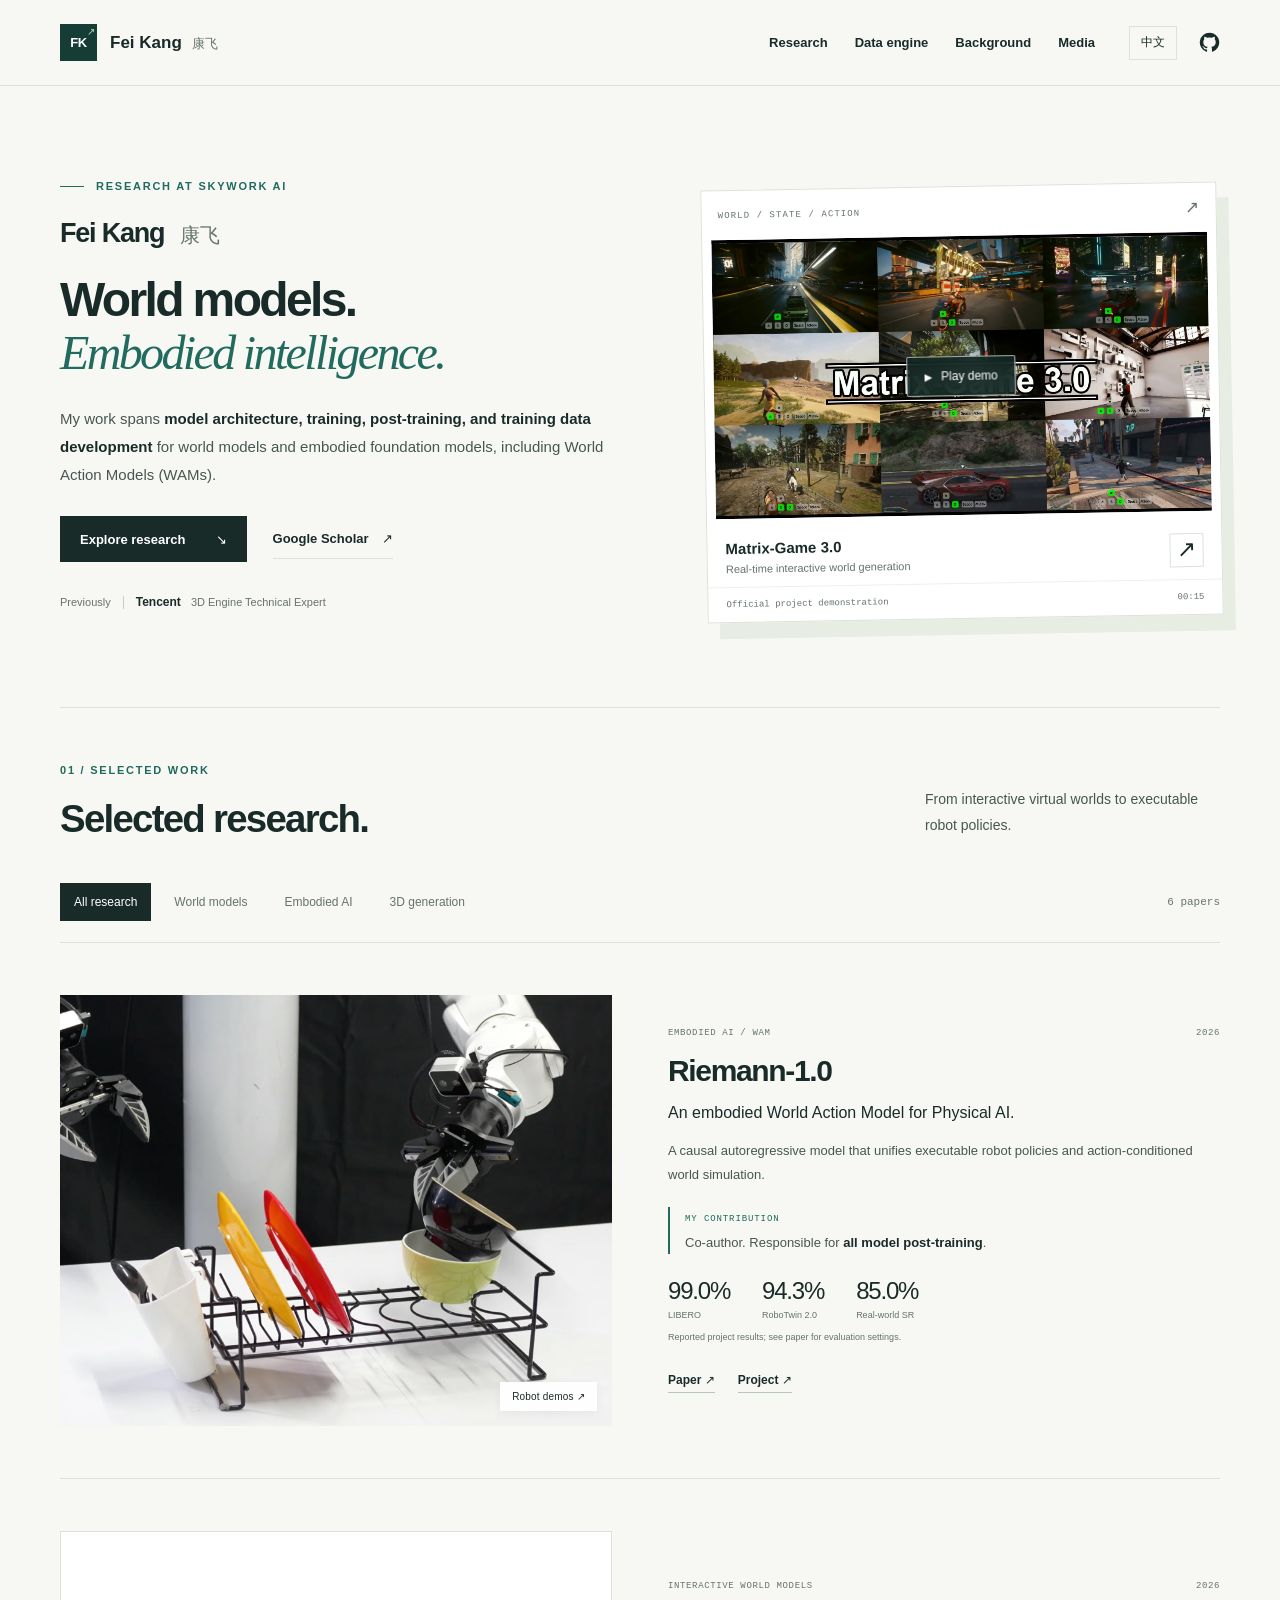
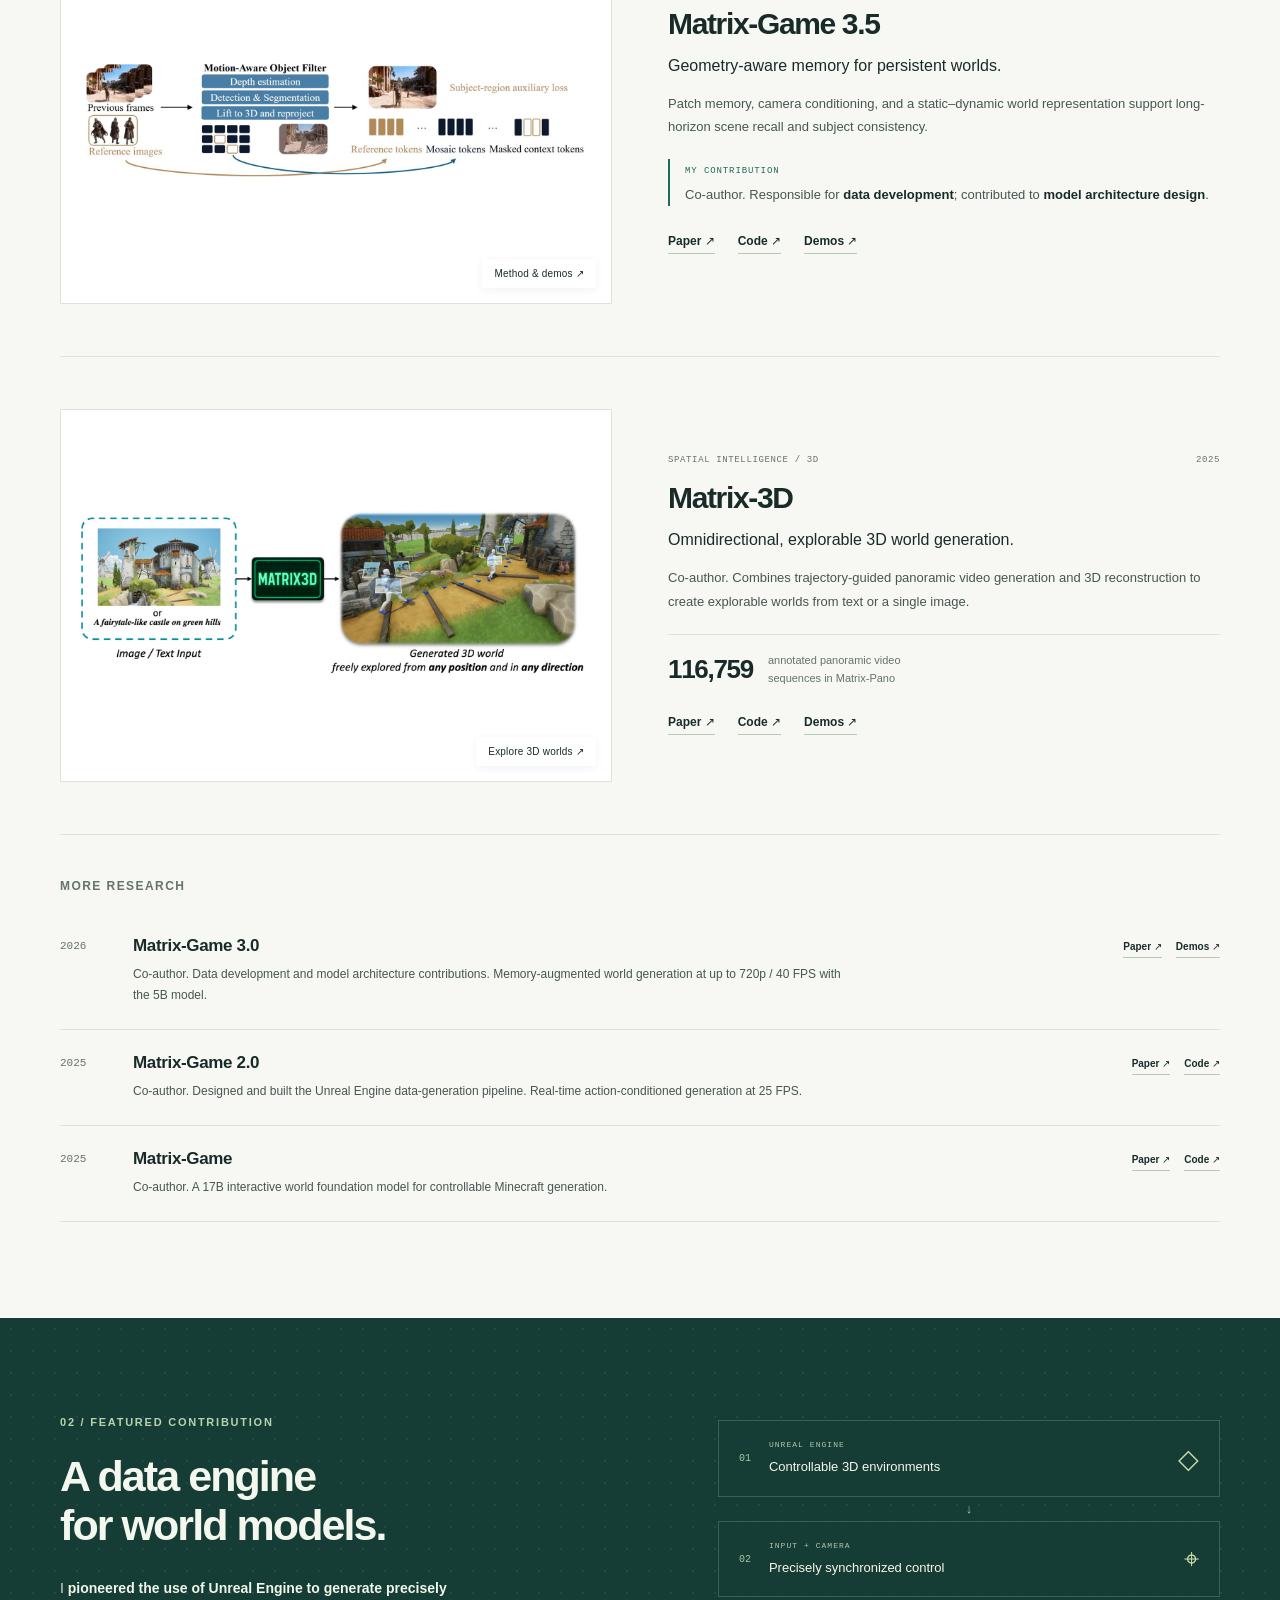
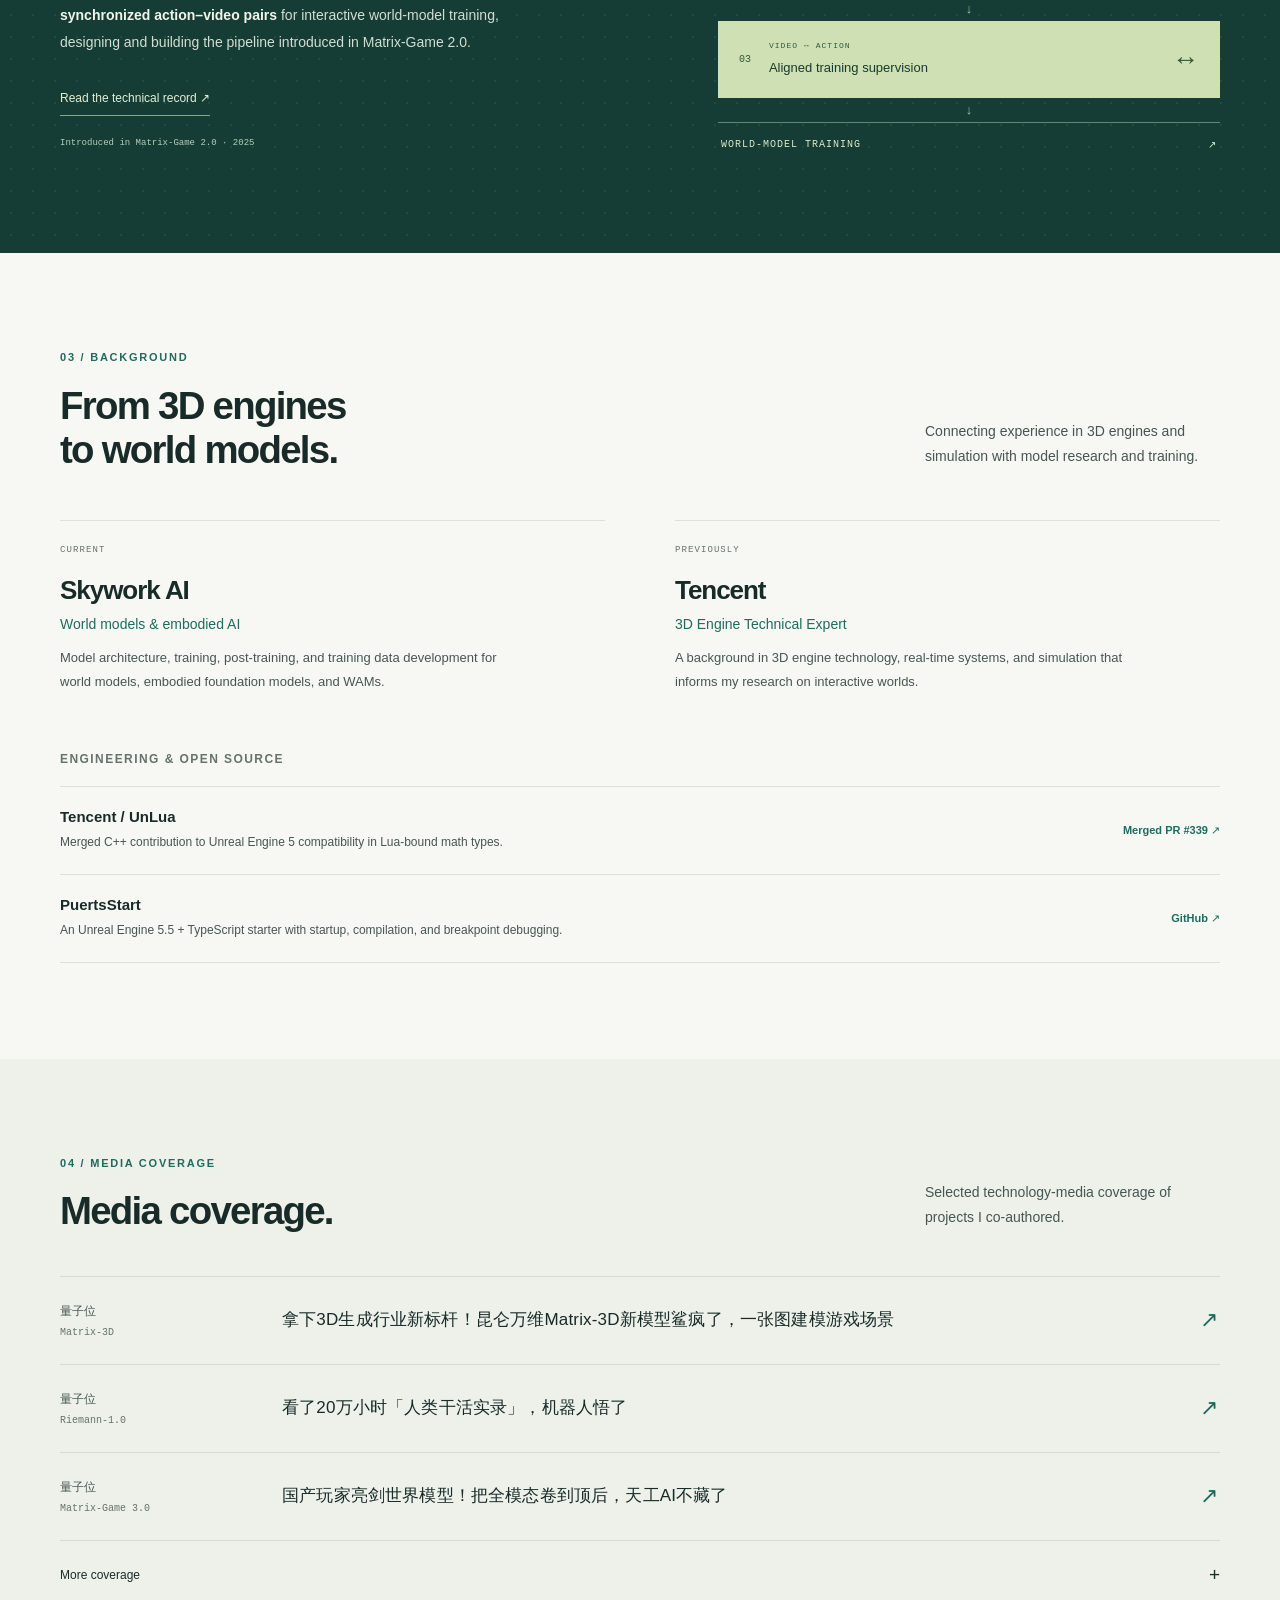
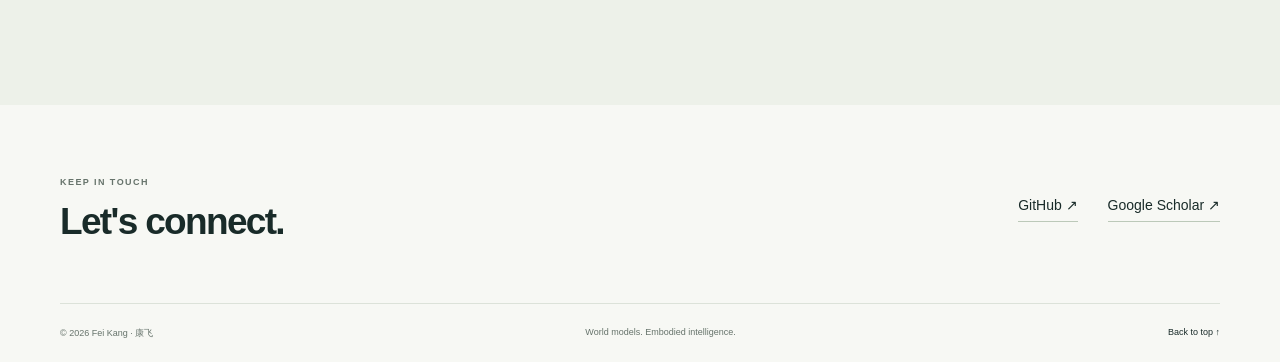
==== index.html @ 8533caa4 "Build bilingual research homepage for Fei Kang" ====
<!doctype html>
<html lang="en">
<head>
  <meta charset="utf-8">
  <meta name="viewport" content="width=device-width, initial-scale=1">
  <meta name="theme-color" content="#f7f8f4">
  <title>Fei Kang · 康飞 | World Models & Embodied AI</title>
  <meta name="description" content="Fei Kang at Skywork AI. Research on world models, embodied foundation models, model architecture, training, post-training, and training data. Previously a 3D Engine Technical Expert at Tencent.">
  <link rel="canonical" href="https://kf953741.github.io/">
  <link rel="icon" type="image/svg+xml" href="assets/favicon.svg">
  <meta property="og:type" content="website">
  <meta property="og:url" content="https://kf953741.github.io/">
  <meta property="og:title" content="Fei Kang · 康飞 | World Models & Embodied AI">
  <meta property="og:description" content="Model architecture, training, and post-training. World models, embodied intelligence, and the data that connects them.">
  <meta property="og:image" content="https://kf953741.github.io/assets/world-model-poster.jpg">
  <meta name="twitter:card" content="summary_large_image">
  <link rel="stylesheet" href="styles.css">
  <script src="script.js" defer></script>
  <script type="application/ld+json">{"@context":"https://schema.org","@type":"Person","name":"Fei Kang","alternateName":"康飞","url":"https://kf953741.github.io/","worksFor":{"@type":"Organization","name":"Skywork AI"},"sameAs":["https://github.com/kf953741","https://scholar.google.com/citations?user=jJwVbnAAAAAJ&hl=en"],"knowsAbout":["World models","Embodied artificial intelligence","World Action Models","Model training","Model post-training","3D engines"]}</script>
</head>
<body>
  <a class="skip-link" href="#main" data-i18n="skip">Skip to content</a>
  <header class="site-header">
    <div class="container header-inner">
      <a class="brand" href="#home" aria-label="Fei Kang, home"><span class="monogram" aria-hidden="true">FK<span>↗</span></span><span>Fei Kang <span class="brand-cn" lang="zh-CN">康飞</span></span></a>
      <nav id="navigation" class="navigation" aria-label="Main navigation">
        <a href="#research" data-i18n="navResearch">Research</a><a href="#data-engine" data-i18n="navEngine">Data engine</a><a href="#background" data-i18n="navBackground">Background</a><a href="#media" data-i18n="navMedia">Media</a>
      </nav>
      <div class="header-actions">
        <button id="language-toggle" class="language-toggle" type="button" aria-label="Switch to Chinese">中文</button>
        <a class="github-link" href="https://github.com/kf953741" target="_blank" rel="noopener noreferrer" aria-label="GitHub (opens in a new tab)"><svg viewBox="0 0 24 24" aria-hidden="true"><path fill="currentColor" d="M12 .9a11.1 11.1 0 0 0-3.51 21.63c.56.1.76-.24.76-.54v-2.07c-3.1.68-3.75-1.32-3.75-1.32-.51-1.28-1.24-1.62-1.24-1.62-1.01-.69.08-.68.08-.68 1.12.08 1.71 1.15 1.71 1.15 1 .1.99 1.87 3.23.93.1-.73.4-1.23.71-1.51-2.47-.28-5.06-1.24-5.06-5.5 0-1.22.44-2.22 1.15-3-.12-.28-.5-1.41.11-2.94 0 0 .93-.3 3.05 1.14a10.6 10.6 0 0 1 5.55 0c2.12-1.44 3.05-1.14 3.05-1.14.61 1.53.23 2.66.11 2.94.72.78 1.15 1.78 1.15 3.01 0 4.26-2.6 5.21-5.08 5.49.4.34.76 1.02.76 2.06v3.06c0 .3.2.65.77.54A11.1 11.1 0 0 0 12 .9Z"/></svg></a>
        <button id="menu-toggle" class="menu-toggle" type="button" aria-expanded="false" aria-controls="navigation" aria-label="Open navigation"><span></span><span></span></button>
      </div>
    </div>
  </header>
  <main id="main">
    <section id="home" class="hero container">
      <div class="hero-copy">
        <p class="eyebrow"><span class="eyebrow-line"></span><span data-i18n="heroEyebrow">RESEARCH AT SKYWORK AI</span></p>
        <h1>Fei Kang <span lang="zh-CN">康飞</span></h1>
        <p class="hero-heading"><span data-i18n="heroLine1">World models.</span><br><span class="serif-accent" data-i18n="heroLine2">Embodied intelligence.</span></p>
        <p class="hero-description" data-i18n="heroDescription">My work spans <strong>model architecture, training, post-training, and training data development</strong> for world models and embodied foundation models, including World Action Models (WAMs).</p>
        <div class="hero-links"><a class="button button-dark" href="#research"><span data-i18n="explore">Explore research</span><span aria-hidden="true">↘</span></a><a class="text-link" href="https://scholar.google.com/citations?user=jJwVbnAAAAAJ&hl=en" target="_blank" rel="noopener noreferrer">Google Scholar <span aria-hidden="true">↗</span></a></div>
        <p class="hero-history"><span data-i18n="previously">Previously</span><span class="history-divider"></span><strong>Tencent</strong><span data-i18n="tencentRole">3D Engine Technical Expert</span></p>
      </div>
      <figure class="hero-visual">
        <div class="visual-topline"><span>WORLD / STATE / ACTION</span><span aria-hidden="true">↗</span></div>
        <div class="video-shell"><video id="world-demo" controls playsinline preload="none" poster="assets/world-model-poster.jpg" aria-label="Matrix-Game 3.0 official interactive world-generation demonstration"><source src="assets/world-model-teaser.mp4" type="video/mp4"><a href="https://matrix-game-v3.github.io/">View the Matrix-Game 3.0 demo</a></video><button id="play-demo" class="play-demo" type="button" hidden aria-label="Play Matrix-Game 3.0 demonstration"><span aria-hidden="true">▶</span><span data-i18n="playDemo">Play demo</span></button></div>
        <figcaption><div><strong>Matrix-Game 3.0</strong><span data-i18n="heroCaption">Real-time interactive world generation</span></div><a href="https://matrix-game-v3.github.io/" target="_blank" rel="noopener noreferrer" aria-label="Matrix-Game 3.0 project page">↗</a></figcaption><div class="visual-footnote"><span data-i18n="officialDemo">Official project demonstration</span><span>00:15</span></div>
      </figure>
    </section>

    <section id="research" class="research-section section container">
      <div class="section-heading"><div><p class="eyebrow" data-i18n="researchEyebrow">01 / SELECTED WORK</p><h2 data-i18n="researchTitle">Selected research.</h2></div><p class="section-intro" data-i18n="researchIntro">From interactive virtual worlds to executable robot policies.</p></div>
      <div class="research-toolbar"><div class="filters" role="group" aria-label="Filter research"><button class="filter active" type="button" data-filter="all" aria-pressed="true" data-i18n="filterAll">All research</button><button class="filter" type="button" data-filter="world" aria-pressed="false" data-i18n="filterWorld">World models</button><button class="filter" type="button" data-filter="embodied" aria-pressed="false" data-i18n="filterEmbodied">Embodied AI</button><button class="filter" type="button" data-filter="3d" aria-pressed="false" data-i18n="filter3d">3D generation</button></div><span id="research-count" class="research-count" aria-live="polite">6 papers</span></div>
      <div class="featured-projects">
        <article class="project" data-category="embodied">
          <a class="project-image" href="https://riemann-dynamics.github.io/Riemann-1.0-Website/#real-world" target="_blank" rel="noopener noreferrer"><img src="assets/riemann.jpg" alt="A Riemann-1.0 controlled dual-arm robot performing kitchen manipulation" width="1280" height="718" loading="lazy"><span class="image-link"><span data-i18n="robotDemos">Robot demos</span> ↗</span></a>
          <div class="project-content"><p class="project-meta"><span data-i18n="embodiedWam">EMBODIED AI / WAM</span><span>2026</span></p><h3><a href="https://riemann-dynamics.github.io/Riemann-1.0-Website/" target="_blank" rel="noopener noreferrer">Riemann-1.0</a></h3><p class="project-subtitle" data-i18n="riemannSubtitle">An embodied World Action Model for Physical AI.</p><p class="project-description" data-i18n="riemannDescription">A causal autoregressive model that unifies executable robot policies and action-conditioned world simulation.</p><div class="contribution"><span data-i18n="myContribution">MY CONTRIBUTION</span><p data-i18n="riemannRole">Co-author. Responsible for <strong>all model post-training</strong>.</p></div><div class="project-results"><span><strong>99.0%</strong><small>LIBERO</small></span><span><strong>94.3%</strong><small>RoboTwin 2.0</small></span><span><strong>85.0%</strong><small data-i18n="realWorldSr">Real-world SR</small></span></div><p class="results-note" data-i18n="reportedResults">Reported project results; see paper for evaluation settings.</p><div class="project-links"><a href="https://arxiv.org/abs/2608.27033" target="_blank" rel="noopener noreferrer"><span data-i18n="paper">Paper</span> ↗</a><a href="https://riemann-dynamics.github.io/Riemann-1.0-Website/" target="_blank" rel="noopener noreferrer"><span data-i18n="project">Project</span> ↗</a></div></div>
        </article>
        <article class="project" data-category="world">
          <a class="project-image project-diagram" href="https://matrix-game-v3-5.github.io/" target="_blank" rel="noopener noreferrer"><img src="assets/matrix35-memory.jpg" alt="Matrix-Game 3.5 static-dynamic decoupled memory system, from the official project" width="1440" height="338" loading="lazy"><span class="image-link"><span data-i18n="methodAndDemos">Method & demos</span> ↗</span></a>
          <div class="project-content"><p class="project-meta"><span data-i18n="interactiveWorlds">INTERACTIVE WORLD MODELS</span><span>2026</span></p><h3><a href="https://matrix-game-v3-5.github.io/" target="_blank" rel="noopener noreferrer">Matrix-Game 3.5</a></h3><p class="project-subtitle" data-i18n="mg35Subtitle">Geometry-aware memory for persistent worlds.</p><p class="project-description" data-i18n="mg35Description">Patch memory, camera conditioning, and a static–dynamic world representation support long-horizon scene recall and subject consistency.</p><div class="contribution"><span data-i18n="myContribution">MY CONTRIBUTION</span><p data-i18n="matrixRole">Co-author. Responsible for <strong>data development</strong>; contributed to <strong>model architecture design</strong>.</p></div><div class="project-links"><a href="https://arxiv.org/abs/2608.29910" target="_blank" rel="noopener noreferrer"><span data-i18n="paper">Paper</span> ↗</a><a href="https://github.com/Riemann-Dynamics/Matrix-Game-3.5" target="_blank" rel="noopener noreferrer">Code ↗</a><a href="https://matrix-game-v3-5.github.io/" target="_blank" rel="noopener noreferrer"><span data-i18n="demos">Demos</span> ↗</a></div></div>
        </article>
        <article class="project" data-category="3d">
          <a class="project-image project-diagram" href="https://matrix-3d.github.io/" target="_blank" rel="noopener noreferrer"><img src="assets/matrix-3d.jpg" alt="Matrix-3D converts image or text input into an omnidirectional explorable 3D world" width="1440" height="482" loading="lazy"><span class="image-link"><span data-i18n="explore3d">Explore 3D worlds</span> ↗</span></a>
          <div class="project-content"><p class="project-meta"><span data-i18n="spatialIntelligence">SPATIAL INTELLIGENCE / 3D</span><span>2025</span></p><h3><a href="https://matrix-3d.github.io/" target="_blank" rel="noopener noreferrer">Matrix-3D</a></h3><p class="project-subtitle" data-i18n="matrix3dSubtitle">Omnidirectional, explorable 3D world generation.</p><p class="project-description" data-i18n="matrix3dDescription">Co-author. Combines trajectory-guided panoramic video generation and 3D reconstruction to create explorable worlds from text or a single image.</p><p class="dataset-note"><strong>116,759</strong><span data-i18n="datasetNote">annotated panoramic video sequences in Matrix-Pano</span></p><div class="project-links"><a href="https://arxiv.org/abs/2508.08086" target="_blank" rel="noopener noreferrer"><span data-i18n="paper">Paper</span> ↗</a><a href="https://github.com/SkyworkAI/Matrix-3D" target="_blank" rel="noopener noreferrer">Code ↗</a><a href="https://matrix-3d.github.io/" target="_blank" rel="noopener noreferrer"><span data-i18n="demos">Demos</span> ↗</a></div></div>
        </article>
      </div>
      <div id="more-research" class="more-research"><h3 class="small-heading" data-i18n="moreResearch">More research</h3>
        <article class="paper-row" data-category="world"><div class="paper-year">2026</div><div><h4>Matrix-Game 3.0</h4><p data-i18n="mg3Compact">Co-author. Data development and model architecture contributions. Memory-augmented world generation at up to 720p / 40 FPS with the 5B model.</p></div><div class="paper-links"><a href="https://arxiv.org/abs/2604.08995" target="_blank" rel="noopener noreferrer"><span data-i18n="paper">Paper</span> ↗</a><a href="https://matrix-game-v3.github.io/" target="_blank" rel="noopener noreferrer"><span data-i18n="demos">Demos</span> ↗</a></div></article>
        <article class="paper-row" data-category="world"><div class="paper-year">2025</div><div><h4>Matrix-Game 2.0</h4><p data-i18n="mg2Compact">Co-author. Designed and built the Unreal Engine data-generation pipeline. Real-time action-conditioned generation at 25 FPS.</p></div><div class="paper-links"><a href="https://arxiv.org/abs/2508.13009" target="_blank" rel="noopener noreferrer"><span data-i18n="paper">Paper</span> ↗</a><a href="https://github.com/SkyworkAI/Matrix-Game/tree/main/Matrix-Game-2" target="_blank" rel="noopener noreferrer">Code ↗</a></div></article>
        <article class="paper-row" data-category="world"><div class="paper-year">2025</div><div><h4>Matrix-Game</h4><p data-i18n="mg1Compact">Co-author. A 17B interactive world foundation model for controllable Minecraft generation.</p></div><div class="paper-links"><a href="https://arxiv.org/abs/2506.18701" target="_blank" rel="noopener noreferrer"><span data-i18n="paper">Paper</span> ↗</a><a href="https://github.com/SkyworkAI/Matrix-Game/tree/main/Matrix-Game-1" target="_blank" rel="noopener noreferrer">Code ↗</a></div></article>
      </div>
    </section>

    <section id="data-engine" class="engine-section section">
      <div class="container engine-grid"><div><p class="eyebrow" data-i18n="engineEyebrow">02 / FEATURED CONTRIBUTION</p><h2 data-i18n="engineTitle">A data engine<br>for world models.</h2><p class="engine-description" data-i18n="engineDescription">I <strong>pioneered the use of Unreal Engine to generate precisely synchronized action–video pairs</strong> for interactive world-model training, designing and building the pipeline introduced in Matrix-Game 2.0.</p><a class="engine-paper" href="https://arxiv.org/html/2508.13009#S3.SS1" target="_blank" rel="noopener noreferrer"><span data-i18n="readTechnicalRecord">Read the technical record</span> ↗</a><p class="engine-date" data-i18n="engineDate">Introduced in Matrix-Game 2.0 · 2025</p></div>
        <div class="pipeline" role="img" aria-label="Data pipeline: 3D environments, synchronized control, aligned action-video pairs, then world-model training"><div class="pipeline-row"><span class="step-number">01</span><div><span class="step-kicker">UNREAL ENGINE</span><strong data-i18n="step1">Controllable 3D environments</strong></div><span class="step-symbol" aria-hidden="true">◇</span></div><div class="pipeline-connector" aria-hidden="true">↓</div><div class="pipeline-row"><span class="step-number">02</span><div><span class="step-kicker">INPUT + CAMERA</span><strong data-i18n="step2">Precisely synchronized control</strong></div><span class="step-symbol" aria-hidden="true">⌖</span></div><div class="pipeline-connector" aria-hidden="true">↓</div><div class="pipeline-row highlighted"><span class="step-number">03</span><div><span class="step-kicker">VIDEO ↔ ACTION</span><strong data-i18n="step3">Aligned training supervision</strong></div><span class="step-symbol" aria-hidden="true">↔</span></div><div class="pipeline-connector" aria-hidden="true">↓</div><div class="pipeline-output"><span data-i18n="step4">WORLD-MODEL TRAINING</span><span aria-hidden="true">↗</span></div></div>
      </div>
    </section>

    <section id="background" class="section container background-section"><div class="section-heading"><div><p class="eyebrow" data-i18n="backgroundEyebrow">03 / BACKGROUND</p><h2 data-i18n="backgroundTitle">From 3D engines<br>to world models.</h2></div><p class="section-intro" data-i18n="backgroundIntro">Connecting experience in 3D engines and simulation with model research and training.</p></div><div class="experience-grid"><article class="experience"><p class="experience-time" data-i18n="current">CURRENT</p><h3>Skywork AI</h3><p class="experience-title" data-i18n="currentFocus">World models & embodied AI</p><p data-i18n="currentDescription">Model architecture, training, post-training, and training data development for world models, embodied foundation models, and WAMs.</p></article><article class="experience"><p class="experience-time" data-i18n="previous">PREVIOUSLY</p><h3>Tencent</h3><p class="experience-title" data-i18n="tencentRole">3D Engine Technical Expert</p><p data-i18n="previousDescription">A background in 3D engine technology, real-time systems, and simulation that informs my research on interactive worlds.</p></article></div><div class="open-source"><h3 class="small-heading" data-i18n="openSource">Engineering & open source</h3><a class="engineering-row" href="https://github.com/Tencent/UnLua/pull/339" target="_blank" rel="noopener noreferrer"><span><strong>Tencent / UnLua</strong><span data-i18n="unluaDescription">Merged C++ contribution to Unreal Engine 5 compatibility in Lua-bound math types.</span></span><span class="row-end"><span data-i18n="mergedPr">Merged PR #339</span> ↗</span></a><a class="engineering-row" href="https://github.com/kf953741/PuertsStart" target="_blank" rel="noopener noreferrer"><span><strong>PuertsStart</strong><span data-i18n="puertsDescription">An Unreal Engine 5.5 + TypeScript starter with startup, compilation, and breakpoint debugging.</span></span><span class="row-end">GitHub ↗</span></a></div></section>

    <section id="media" class="section media-section"><div class="container"><div class="section-heading"><div><p class="eyebrow" data-i18n="mediaEyebrow">04 / MEDIA COVERAGE</p><h2 data-i18n="mediaTitle">Media coverage.</h2></div><p class="section-intro" data-i18n="mediaIntro">Selected technology-media coverage of projects I co-authored.</p></div><div class="press-list">
      <a class="press-item" href="https://www.qbitai.com/2025/08/321401.html" target="_blank" rel="noopener noreferrer"><span class="press-meta">量子位 <span>Matrix-3D</span></span><span class="press-title" lang="zh-CN">拿下3D生成行业新标杆！昆仑万维Matrix-3D新模型鲨疯了，一张图建模游戏场景</span><span class="press-arrow" aria-hidden="true">↗</span></a>
      <a class="press-item" href="https://www.qbitai.com/2026/07/454592.html" target="_blank" rel="noopener noreferrer"><span class="press-meta">量子位 <span>Riemann-1.0</span></span><span class="press-title" lang="zh-CN">看了20万小时「人类干活实录」，机器人悟了</span><span class="press-arrow" aria-hidden="true">↗</span></a>
      <a class="press-item" href="https://www.qbitai.com/2026/03/392835.html" target="_blank" rel="noopener noreferrer"><span class="press-meta">量子位 <span>Matrix-Game 3.0</span></span><span class="press-title" lang="zh-CN">国产玩家亮剑世界模型！把全模态卷到顶后，天工AI不藏了</span><span class="press-arrow" aria-hidden="true">↗</span></a>
      <details class="more-press"><summary><span data-i18n="moreCoverage">More coverage</span><span class="details-symbol" aria-hidden="true">+</span></summary><a class="press-item" href="https://finance.sina.com.cn/tech/it/2026-07-20/doc-iniimuyc2999043.shtml" target="_blank" rel="noopener noreferrer"><span class="press-meta">新浪科技 <span>Riemann-1.0</span></span><span class="press-title" lang="zh-CN">机器人进入世界模型时代，Riemann-1.0如何破解泛化难题？</span><span class="press-arrow" aria-hidden="true">↗</span></a><a class="press-item" href="https://www.ithome.com/0/874/688.htm" target="_blank" rel="noopener noreferrer"><span class="press-meta">IT之家 <span>Matrix-Game 2.0</span></span><span class="press-title" lang="zh-CN">AI 生成游戏，Matrix-Game 2.0、Matrix-3D 发布并开源</span><span class="press-arrow" aria-hidden="true">↗</span></a><a class="press-item" href="https://www.qbitai.com/2025/08/322418.html" target="_blank" rel="noopener noreferrer"><span class="press-meta">量子位 <span>Matrix-Game 2.0</span></span><span class="press-title" lang="zh-CN">一周六连发！昆仑万维将多模态AI卷到了新高度</span><span class="press-arrow" aria-hidden="true">↗</span></a></details>
    </div></div></section>
  </main>
  <footer class="site-footer container"><div class="footer-top"><div><p class="eyebrow" data-i18n="connectEyebrow">KEEP IN TOUCH</p><h2 data-i18n="connectTitle">Let's connect.</h2></div><div class="footer-links"><a href="https://github.com/kf953741" target="_blank" rel="noopener noreferrer">GitHub ↗</a><a href="https://scholar.google.com/citations?user=jJwVbnAAAAAJ&hl=en" target="_blank" rel="noopener noreferrer">Google Scholar ↗</a></div></div><div class="footer-bottom"><span>© 2026 Fei Kang · 康飞</span><span data-i18n="footerNote">World models. Embodied intelligence.</span><a href="#home" data-i18n="backTop">Back to top ↑</a></div></footer>
</body>
</html>
---- styles.css ----
@charset "UTF-8";
:root{--paper:#f7f8f4;--white:#fff;--ink:#192b29;--body:#475652;--muted:#66736b;--accent:#216a5e;--line:#dce2d9;--mint:#e8eee5;--dark:#153d36;--max:1160px;font-family:Inter,-apple-system,BlinkMacSystemFont,"Segoe UI","PingFang SC","Microsoft YaHei",sans-serif;color:var(--ink);background:var(--paper);font-synthesis:none;text-rendering:optimizeLegibility;-webkit-font-smoothing:antialiased;scroll-behavior:smooth;scroll-padding-top:108px}
*{box-sizing:border-box}body{margin:0}a{color:inherit;text-decoration:none}button{font:inherit;color:inherit;cursor:pointer}button,a{-webkit-tap-highlight-color:transparent}img,video{display:block;max-width:100%;height:auto}button:focus-visible,a:focus-visible,summary:focus-visible{outline:3px solid #347c70;outline-offset:5px}::selection{background:#d3e7d5;color:#153d36}[hidden]{display:none!important}.container{width:min(var(--max),calc(100% - 96px));margin-inline:auto}.section{padding-block:96px}.eyebrow{font-size:11px;letter-spacing:.16em;font-weight:650;line-height:1.6;margin:0 0 20px;text-transform:uppercase}.eyebrow-line{width:24px;height:1px;background:var(--accent);display:inline-block;vertical-align:middle;margin-right:12px}.skip-link{position:fixed;top:-100px;left:16px;z-index:100;background:var(--ink);color:white;padding:14px}.skip-link:focus{top:12px}.site-header{height:86px;position:sticky;top:0;z-index:20;background:rgba(247,248,244,.95);border-bottom:1px solid var(--line);backdrop-filter:blur(12px)}.header-inner{height:100%;display:flex;align-items:center;gap:34px}.brand{display:flex;align-items:center;gap:13px;font-size:17px;font-weight:650;white-space:nowrap}.brand-cn{font-size:13px;color:var(--muted);font-weight:450;margin-left:5px}.monogram{display:flex;align-items:center;justify-content:center;width:37px;height:37px;background:var(--dark);color:#fff;font-size:13px;letter-spacing:-.04em;position:relative}.monogram>span{font-size:10px;position:absolute;right:3px;top:2px;color:#bbd6ac}.navigation{display:flex;gap:27px;margin-left:auto;font-size:13px;font-weight:550}.navigation>a{position:relative;padding:14px 0}.navigation>a:hover,.navigation>a[aria-current]{color:var(--accent)}.navigation>a[aria-current]:after{content:"";position:absolute;height:2px;left:0;right:0;bottom:5px;background:var(--accent)}.header-actions{display:flex;align-items:center;gap:22px}.language-toggle{border:1px solid var(--line);background:transparent;padding:7px 11px;font-size:12px;min-width:47px;min-height:34px}.language-toggle:hover{background:var(--mint)}.github-link{width:21px;height:21px}.github-link svg{width:100%;height:100%}.menu-toggle{display:none;border:0;background:none;width:36px;height:36px;padding:7px}.menu-toggle span{display:block;height:1.5px;background:var(--ink);margin:6px 0}.hero{display:grid;grid-template-columns:1.12fr 1fr;gap:66px;align-items:center;padding-block:82px 88px}.hero .eyebrow{color:var(--accent);margin-bottom:22px}.hero h1{font-size:27px;letter-spacing:-.045em;line-height:1.2;margin:0 0 23px;font-weight:600}.hero h1>span{font-size:20px;font-weight:400;margin-left:9px;letter-spacing:0;color:#68766e}.hero-heading{font-size:clamp(38px,3.75vw,56px);line-height:1.12;letter-spacing:-.055em;font-weight:600;margin:0 0 25px}.serif-accent{font-family:Georgia,"Times New Roman",serif;font-weight:400;font-style:italic;letter-spacing:-.055em;color:var(--accent)}.hero-description{font-size:15px;color:var(--body);line-height:1.85;max-width:550px;margin:0 0 28px}.hero-description strong{color:var(--ink);font-weight:550}.hero-links{display:flex;align-items:center;gap:26px;flex-wrap:wrap}.button{min-height:46px;display:inline-flex;justify-content:center;align-items:center;gap:30px;padding:13px 20px;font-size:13px;font-weight:550}.button-dark{background:var(--ink);color:#fff}.button-dark:hover{background:var(--accent)}.text-link{font-size:13px;font-weight:550;padding-block:12px;border-bottom:1px solid var(--line)}.text-link span{margin-left:10px}.hero-history{display:flex;align-items:center;gap:10px;flex-wrap:wrap;font-size:11px;color:var(--muted);margin:33px 0 0}.hero-history strong{font-size:12px;color:var(--ink)}.history-divider{height:13px;border-left:1px solid #c5cec2;margin-inline:2px}.hero-visual{margin:18px 0 0;background:#fff;border:1px solid var(--line);box-shadow:12px 16px 0 #e8ede4;transform:rotate(-1deg);transition:transform .25s}.hero-visual:hover{transform:rotate(0)}.visual-topline{display:flex;justify-content:space-between;align-items:center;padding:14px 16px;font-family:ui-monospace,SFMono-Regular,Consolas,monospace;font-size:9px;letter-spacing:.12em;color:var(--muted)}.visual-topline>span:last-child{font-size:17px}.video-shell{position:relative;background:#0c1817;margin:0 9px}.video-shell video{width:100%;aspect-ratio:16/9;object-fit:cover}.play-demo{position:absolute;inset:0;width:max-content;height:max-content;margin:auto;display:flex;align-items:center;gap:9px;border:1px solid rgba(255,255,255,.6);border-radius:2px;padding:12px 17px;background:rgba(14,35,31,.84);color:#fff;font-size:12px;backdrop-filter:blur(10px)}.play-demo:hover{background:var(--dark)}.play-demo>span:first-child{font-size:10px}.hero-visual figcaption{display:flex;align-items:center;justify-content:space-between;gap:20px;padding:21px 18px 12px}.hero-visual figcaption strong{font-size:15px;display:block;margin-bottom:6px}.hero-visual figcaption div>span{font-size:11px;color:var(--muted);display:block}.hero-visual figcaption>a{font-size:23px;border:1px solid var(--line);width:34px;height:34px;display:grid;place-items:center}.visual-footnote{display:flex;justify-content:space-between;padding:12px 18px;border-top:1px solid #edf0ea;font-family:ui-monospace,SFMono-Regular,Consolas,monospace;font-size:9px;color:var(--muted)}.section-heading{display:flex;justify-content:space-between;align-items:flex-end;gap:60px;margin-bottom:42px}h2{font-size:clamp(31px,3vw,42px);line-height:1.15;letter-spacing:-.045em;font-weight:550;margin:0}.section-heading .eyebrow{margin-bottom:17px;color:var(--accent)}.section-intro{max-width:295px;font-size:14px;line-height:1.8;color:var(--body);margin:0 0 3px}.research-section{padding-top:54px;border-top:1px solid var(--line)}.research-toolbar{display:flex;align-items:center;justify-content:space-between;border-bottom:1px solid var(--line);padding-bottom:21px;gap:15px}.filters{display:flex;gap:9px;flex-wrap:wrap}.filter{border:1px solid transparent;background:transparent;padding:9px 13px;min-height:38px;font-size:12px;color:var(--muted)}.filter:hover{color:var(--ink);background:var(--mint)}.filter.active{background:var(--ink);color:#fff}.research-count{white-space:nowrap;font-family:ui-monospace,SFMono-Regular,Consolas,monospace;font-size:11px;color:var(--muted)}.project{display:grid;grid-template-columns:1fr 1fr;gap:56px;align-items:center;padding-block:52px;border-bottom:1px solid var(--line)}.project-image{position:relative;background:#e8eee7;overflow:hidden;display:flex;align-items:center;justify-content:center;aspect-ratio:1.28}.project-image img{width:100%;height:100%;object-fit:cover;transition:transform .5s}.project-image:hover img{transform:scale(1.025)}.image-link{position:absolute;bottom:15px;right:15px;background:rgba(255,255,255,.95);padding:9px 12px;font-size:10px;letter-spacing:.02em;box-shadow:0 2px 8px #192b2910}.project-diagram{background:#fff;border:1px solid var(--line);aspect-ratio:1.48;padding:30px 20px}.project-diagram img{width:100%;height:auto;object-fit:contain}.project-meta{display:flex;justify-content:space-between;gap:20px;font-family:ui-monospace,SFMono-Regular,Consolas,monospace;color:var(--muted);font-size:9px;letter-spacing:.07em;margin:0 0 15px}.project h3{font-size:30px;line-height:1.2;letter-spacing:-.045em;margin:0 0 12px;font-weight:550}.project h3 a:hover{color:var(--accent)}.project-subtitle{font-size:16px;line-height:1.5;margin:0 0 14px;color:var(--ink)}.project-description{font-size:13px;line-height:1.8;color:var(--body);margin:0 0 21px}.contribution{border-left:2px solid var(--accent);padding-left:15px;margin-block:20px}.contribution>span{font-family:ui-monospace,SFMono-Regular,Consolas,monospace;font-size:9px;letter-spacing:.1em;color:var(--accent)}.contribution p{font-size:13px;line-height:1.7;margin:7px 0 0;color:var(--body)}.contribution strong{font-weight:600;color:var(--ink)}.project-results{display:flex;gap:32px;flex-wrap:wrap;margin-top:23px}.project-results>span{display:flex;flex-direction:column;gap:5px}.project-results strong{font-size:24px;font-weight:500;letter-spacing:-.05em}.project-results small{font-size:9px;color:var(--muted)}.results-note{font-size:9px;color:var(--muted);margin-top:11px;line-height:1.5}.project-links{display:flex;gap:23px;font-size:12px;font-weight:550;margin-top:23px;flex-wrap:wrap}.project-links a,.paper-links a{padding-block:5px;border-bottom:1px solid #b8c9ba}.project-links a:hover,.paper-links a:hover{color:var(--accent);border-bottom-color:var(--accent)}.dataset-note{display:flex;align-items:center;gap:15px;border-top:1px solid var(--line);padding-top:17px}.dataset-note strong{font-size:26px;letter-spacing:-.05em;font-weight:550}.dataset-note>span{font-size:11px;line-height:1.6;color:var(--muted);max-width:170px}.more-research{padding-top:44px}.small-heading{font-size:12px;text-transform:uppercase;letter-spacing:.12em;font-weight:550;margin:0 0 20px;color:var(--muted)}.paper-row{display:grid;grid-template-columns:48px 1fr 110px;gap:25px;align-items:start;border-bottom:1px solid var(--line);padding-block:23px}.paper-year{font-family:ui-monospace,SFMono-Regular,Consolas,monospace;font-size:11px;color:var(--muted);padding-top:4px}.paper-row h4{font-size:17px;letter-spacing:-.02em;font-weight:550;margin:0 0 8px}.paper-row p{font-size:12px;color:var(--body);line-height:1.75;margin:0;max-width:720px}.paper-links{display:flex;gap:14px;justify-content:flex-end;font-size:10px;font-weight:550;white-space:nowrap}.engine-section{background:var(--dark);color:#f4f7ed;position:relative;overflow:hidden}.engine-section:before{content:"";position:absolute;width:100%;height:100%;inset:0;background-image:radial-gradient(#b6d5be16 1px,transparent 1px);background-size:22px 22px;pointer-events:none}.engine-grid{position:relative;display:grid;grid-template-columns:1fr .9fr;gap:100px;align-items:center}.engine-section .eyebrow{color:#b7d2ad}.engine-section h2{font-size:43px;line-height:1.15;margin-bottom:25px}.engine-description{font-size:14px;line-height:1.9;color:#d2ded1;max-width:470px}.engine-description strong{font-weight:550;color:#f0f6e9}.engine-paper{display:inline-block;border-bottom:1px solid #85a88b;padding:10px 0;font-size:12px;margin-top:12px;color:#e2f0d3}.engine-paper:hover{color:white;border-color:white}.engine-date{font-family:ui-monospace,SFMono-Regular,Consolas,monospace;font-size:9px;color:#b7cdb9;margin-top:22px}.pipeline-row{display:flex;gap:18px;align-items:center;border:1px solid #789e845e;padding:19px 20px;background:#173e35d9}.step-number{font-size:10px;font-family:ui-monospace,SFMono-Regular,Consolas,monospace;color:#a7c5a2}.pipeline-row>div{display:flex;flex-direction:column;gap:8px}.step-kicker{font-family:ui-monospace,SFMono-Regular,Consolas,monospace;font-size:8px;color:#afc5ae;letter-spacing:.13em}.pipeline-row strong{font-size:13px;font-weight:450;line-height:1.5}.step-symbol{margin-left:auto;font-size:27px;color:#c6dea9;font-weight:300}.pipeline-connector{height:24px;text-align:center;font-size:13px;color:#a5c19e;line-height:24px}.pipeline-row.highlighted{background:#cfe0b5;color:#183a2d;border-color:#cfe0b5}.highlighted .step-number,.highlighted .step-kicker,.highlighted .step-symbol{color:#34583b}.pipeline-output{display:flex;justify-content:space-between;border-top:1px solid #638970;padding:16px 3px 0;font-family:ui-monospace,SFMono-Regular,Consolas,monospace;font-size:10px;letter-spacing:.1em;color:#d8e9c5}.experience-grid{display:grid;grid-template-columns:1fr 1fr;gap:70px;margin-top:48px}.experience{border-top:1px solid var(--line);padding-top:24px}.experience-time{font-family:ui-monospace,SFMono-Regular,Consolas,monospace;font-size:9px;letter-spacing:.12em;color:var(--muted);margin:0 0 20px}.experience h3{font-size:26px;letter-spacing:-.04em;font-weight:550;margin:0 0 10px}.experience-title{font-size:14px;color:var(--accent);margin:0 0 14px}.experience>p:last-child{font-size:13px;line-height:1.85;color:var(--body);max-width:450px;margin-bottom:0}.open-source{margin-top:58px}.engineering-row{display:flex;justify-content:space-between;align-items:center;gap:30px;border-top:1px solid var(--line);padding-block:21px}.engineering-row:last-child{border-bottom:1px solid var(--line)}.engineering-row>span:first-child{display:flex;flex-direction:column;gap:8px}.engineering-row strong{font-size:15px;font-weight:550}.engineering-row>span:first-child>span{font-size:12px;line-height:1.65;color:var(--body)}.row-end{white-space:nowrap;font-size:11px;font-weight:550;color:var(--accent)}.engineering-row:hover strong{text-decoration:underline;text-underline-offset:4px}.media-section{background:#edf1e9}.press-list{border-top:1px solid #d4ddcf}.press-item{display:grid;grid-template-columns:190px 1fr 20px;gap:32px;align-items:center;padding-block:26px;border-bottom:1px solid #d4ddcf}.press-meta{font-size:12px;color:var(--body);display:flex;flex-direction:column;gap:7px}.press-meta>span{font-size:10px;font-family:ui-monospace,SFMono-Regular,Consolas,monospace;color:var(--muted)}.press-title{font-size:17px;line-height:1.7;font-weight:450;letter-spacing:.01em}.press-arrow{font-size:22px;color:var(--accent)}.press-item:hover .press-title{text-decoration:underline;text-decoration-thickness:1px;text-underline-offset:5px}.more-press>summary{display:flex;align-items:center;justify-content:space-between;list-style:none;cursor:pointer;font-size:12px;padding-block:23px}.more-press>summary::-webkit-details-marker{display:none}.details-symbol{font-size:19px;transition:transform .2s}.more-press[open] .details-symbol{transform:rotate(45deg)}.more-press .press-item:first-of-type{border-top:1px solid #d4ddcf}.site-footer{padding-top:70px}.footer-top{display:flex;justify-content:space-between;align-items:center;gap:30px;padding-bottom:60px}.footer-top .eyebrow{font-size:9px;color:var(--muted);margin-bottom:12px}.footer-top h2{font-size:37px}.footer-links{display:flex;gap:30px;font-size:14px}.footer-links a{border-bottom:1px solid #bcc9b9;padding-bottom:8px}.footer-bottom{border-top:1px solid var(--line);padding-block:23px;display:flex;justify-content:space-between;gap:24px;font-size:9px;color:var(--muted)}.footer-bottom>a{color:var(--ink)}html[lang="zh-CN"] .serif-accent{font-family:inherit;font-style:normal;font-weight:450;letter-spacing:-.045em}html[lang="zh-CN"] .hero-heading{font-size:48px;line-height:1.3}html[lang="zh-CN"] .eyebrow{letter-spacing:.12em}html[lang="zh-CN"] .hero-description{line-height:1.95}html[lang="zh-CN"] .engine-section h2{line-height:1.4}
@media(min-width:1500px){.hero{padding-block:100px 110px}.hero-visual{margin-top:30px}.hero-heading{font-size:57px}}
@media(max-width:1080px){.container{width:calc(100% - 64px)}.header-inner{gap:24px}.navigation{gap:20px}.header-actions{gap:18px}.hero{gap:35px;padding-block:65px}.hero-heading{font-size:45px}.hero-description{font-size:14px}.hero-history{font-size:10px;gap:8px}.hero-visual{box-shadow:8px 12px 0 #e8ede4}.section{padding-block:76px}.project{gap:35px}.project-results{gap:24px}.engine-grid{gap:65px}.engine-section h2{font-size:36px}.press-item{grid-template-columns:160px 1fr 20px;gap:24px}.press-title{font-size:16px}}
@media(max-width:800px){.container{width:calc(100% - 48px)}.site-header{height:72px}.header-inner{gap:14px}.brand{font-size:15px;gap:10px}.brand-cn{font-size:12px}.monogram{width:32px;height:32px}.header-actions{margin-left:auto;gap:18px}.navigation{display:none;position:absolute;top:71px;left:0;right:0;background:var(--paper);padding:17px 24px 23px;border-bottom:1px solid var(--line);margin:0;flex-direction:column;gap:2px;box-shadow:0 8px 12px #192b2907}.navigation.is-open{display:flex}.navigation>a{padding:13px 0}.navigation>a[aria-current]:after{display:none}.menu-toggle{display:block}.hero{grid-template-columns:1fr;gap:42px;padding-block:54px 68px}.hero-copy{max-width:620px}.hero h1{font-size:25px}.hero-heading{font-size:clamp(42px,6vw,54px)}.hero-description{font-size:15px;max-width:600px}.hero-history{font-size:11px}.hero-visual{margin:0 5px 0 0;max-width:620px;transform:none}.hero-visual:hover{transform:none}.section-heading{align-items:start;gap:24px;flex-direction:column;margin-bottom:32px}.section-intro{max-width:520px}.research-section{padding-top:50px}.project{gap:30px;padding-block:39px;align-items:start}.project h3{font-size:25px}.project-image{aspect-ratio:1.05}.project-diagram{aspect-ratio:1.05;padding:18px 12px}.project-meta{font-size:8px}.project-subtitle{font-size:14px}.project-description{font-size:12px}.contribution{padding-left:11px;margin-block:15px}.contribution p{font-size:12px}.project-results{gap:17px}.project-results strong{font-size:20px}.project-results small{font-size:8px}.project-links{gap:17px;margin-top:15px;font-size:11px}.engine-grid{gap:45px}.engine-section h2{font-size:32px}.engine-description{font-size:13px}.pipeline-row{padding:16px 14px;gap:12px}.pipeline-row strong{font-size:11px}.pipeline-output{font-size:9px}.experience-grid{gap:40px}.press-item{grid-template-columns:145px 1fr 16px;gap:20px}.press-title{font-size:15px}.footer-links{gap:20px;font-size:12px}}
@media(max-width:600px){.container{width:calc(100% - 40px)}.header-actions{gap:14px}.github-link{display:none}.brand{font-size:14px}.brand-cn{font-size:11px}.hero{padding-top:42px;gap:34px}.hero .eyebrow{font-size:9px;margin-bottom:19px}.hero h1{font-size:24px;margin-bottom:24px}.hero h1>span{font-size:17px}.hero-heading{font-size:clamp(34px,9.2vw,47px);line-height:1.18;letter-spacing:-.055em;margin-bottom:20px}.hero-description{font-size:13px;line-height:1.9;margin-bottom:24px}.hero-links{gap:21px}.button{min-height:44px;font-size:11px;padding:12px 15px;gap:20px}.text-link{font-size:11px}.hero-history{font-size:9px;gap:8px;margin-top:27px}.hero-history strong{font-size:10px}.visual-topline{padding:11px 13px;font-size:8px}.hero-visual figcaption{padding:17px 14px 13px}.hero-visual figcaption strong{font-size:13px}.hero-visual figcaption div>span{font-size:10px}.visual-footnote{font-size:8px;padding:11px 14px}.section{padding-block:60px}.eyebrow{font-size:9px;margin-bottom:14px}h2{font-size:31px}.section-intro{font-size:12px;line-height:1.8}.research-section{padding-top:40px}.research-toolbar{align-items:flex-start;padding-bottom:17px}.filters{gap:5px;max-width:290px}.filter{font-size:10px;padding:8px 10px;min-height:34px}.research-count{font-size:9px;padding-top:11px}.project{grid-template-columns:1fr;gap:24px;padding-block:32px}.project-image{aspect-ratio:1.55}.project-diagram{aspect-ratio:1.55;padding:24px 16px}.project h3{font-size:27px}.project-meta{font-size:9px;margin-bottom:12px}.project-subtitle{font-size:15px}.project-description{font-size:13px}.contribution{margin-block:20px;padding-left:14px}.contribution p{font-size:13px}.project-results{gap:35px}.project-results strong{font-size:24px}.project-results small{font-size:9px}.project-links{font-size:12px;gap:22px;margin-top:21px}.dataset-note strong{font-size:27px}.more-research{padding-top:32px}.small-heading{font-size:10px}.paper-row{grid-template-columns:35px 1fr;column-gap:13px;row-gap:13px;padding-block:22px}.paper-year{font-size:10px}.paper-row h4{font-size:16px}.paper-row p{font-size:12px}.paper-links{grid-column:2;justify-content:flex-start;font-size:11px}.engine-grid{grid-template-columns:1fr;gap:36px}.engine-section h2{font-size:36px}.engine-description{font-size:13px}.engine-paper{font-size:12px}.engine-date{font-size:9px}.pipeline-row{padding:18px;gap:16px}.pipeline-row strong{font-size:13px}.pipeline-output{font-size:10px}.experience-grid{grid-template-columns:1fr;gap:32px;margin-top:32px}.experience h3{font-size:25px}.experience-title{font-size:13px}.experience>p:last-child{font-size:12px}.experience-time{font-size:9px;margin-bottom:15px}.open-source{margin-top:40px}.engineering-row{align-items:flex-start;gap:15px;flex-direction:column}.engineering-row strong{font-size:14px}.engineering-row>span:first-child>span{font-size:12px}.row-end{font-size:10px}.press-item{grid-template-columns:1fr 18px;gap:12px;padding-block:24px}.press-meta{flex-direction:row;align-items:center;gap:12px;font-size:10px;grid-column:1}.press-meta>span{font-size:9px}.press-title{grid-row:2;grid-column:1;font-size:15px;line-height:1.8}.press-arrow{grid-row:2;grid-column:2;font-size:21px}.more-press>summary{font-size:11px}.footer-top{align-items:flex-start;flex-direction:column;gap:26px;padding-bottom:38px}.site-footer{padding-top:50px}.footer-top h2{font-size:32px}.footer-links{gap:25px;font-size:12px}.footer-bottom{font-size:9px;flex-wrap:wrap;column-gap:16px;row-gap:15px;line-height:1.5}.footer-bottom>span:nth-child(2){display:none}.footer-bottom>a{margin-left:auto}html[lang="zh-CN"] .hero-heading{font-size:39px;line-height:1.45}}
@media(prefers-reduced-motion:reduce){:root{scroll-behavior:auto}*,*:before,*:after{transition:none!important;animation:none!important}.hero-visual{transform:none}}
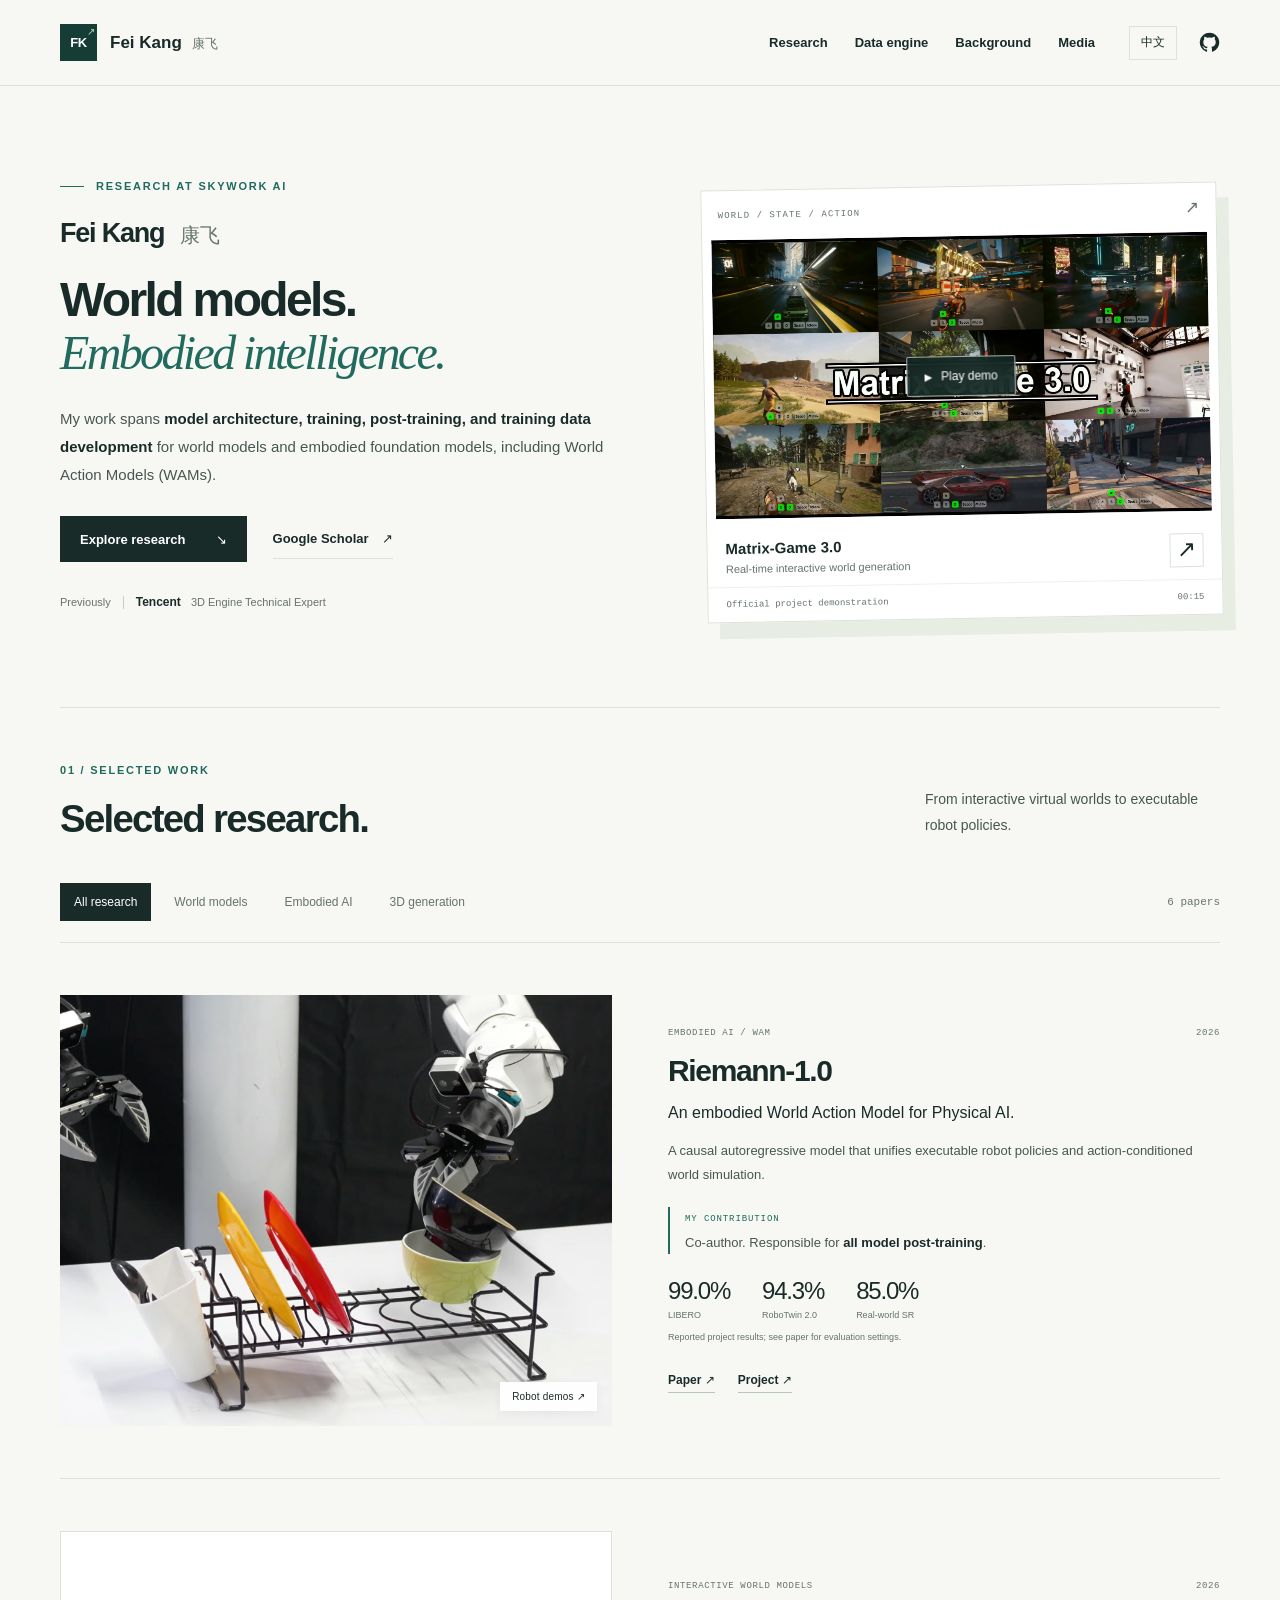
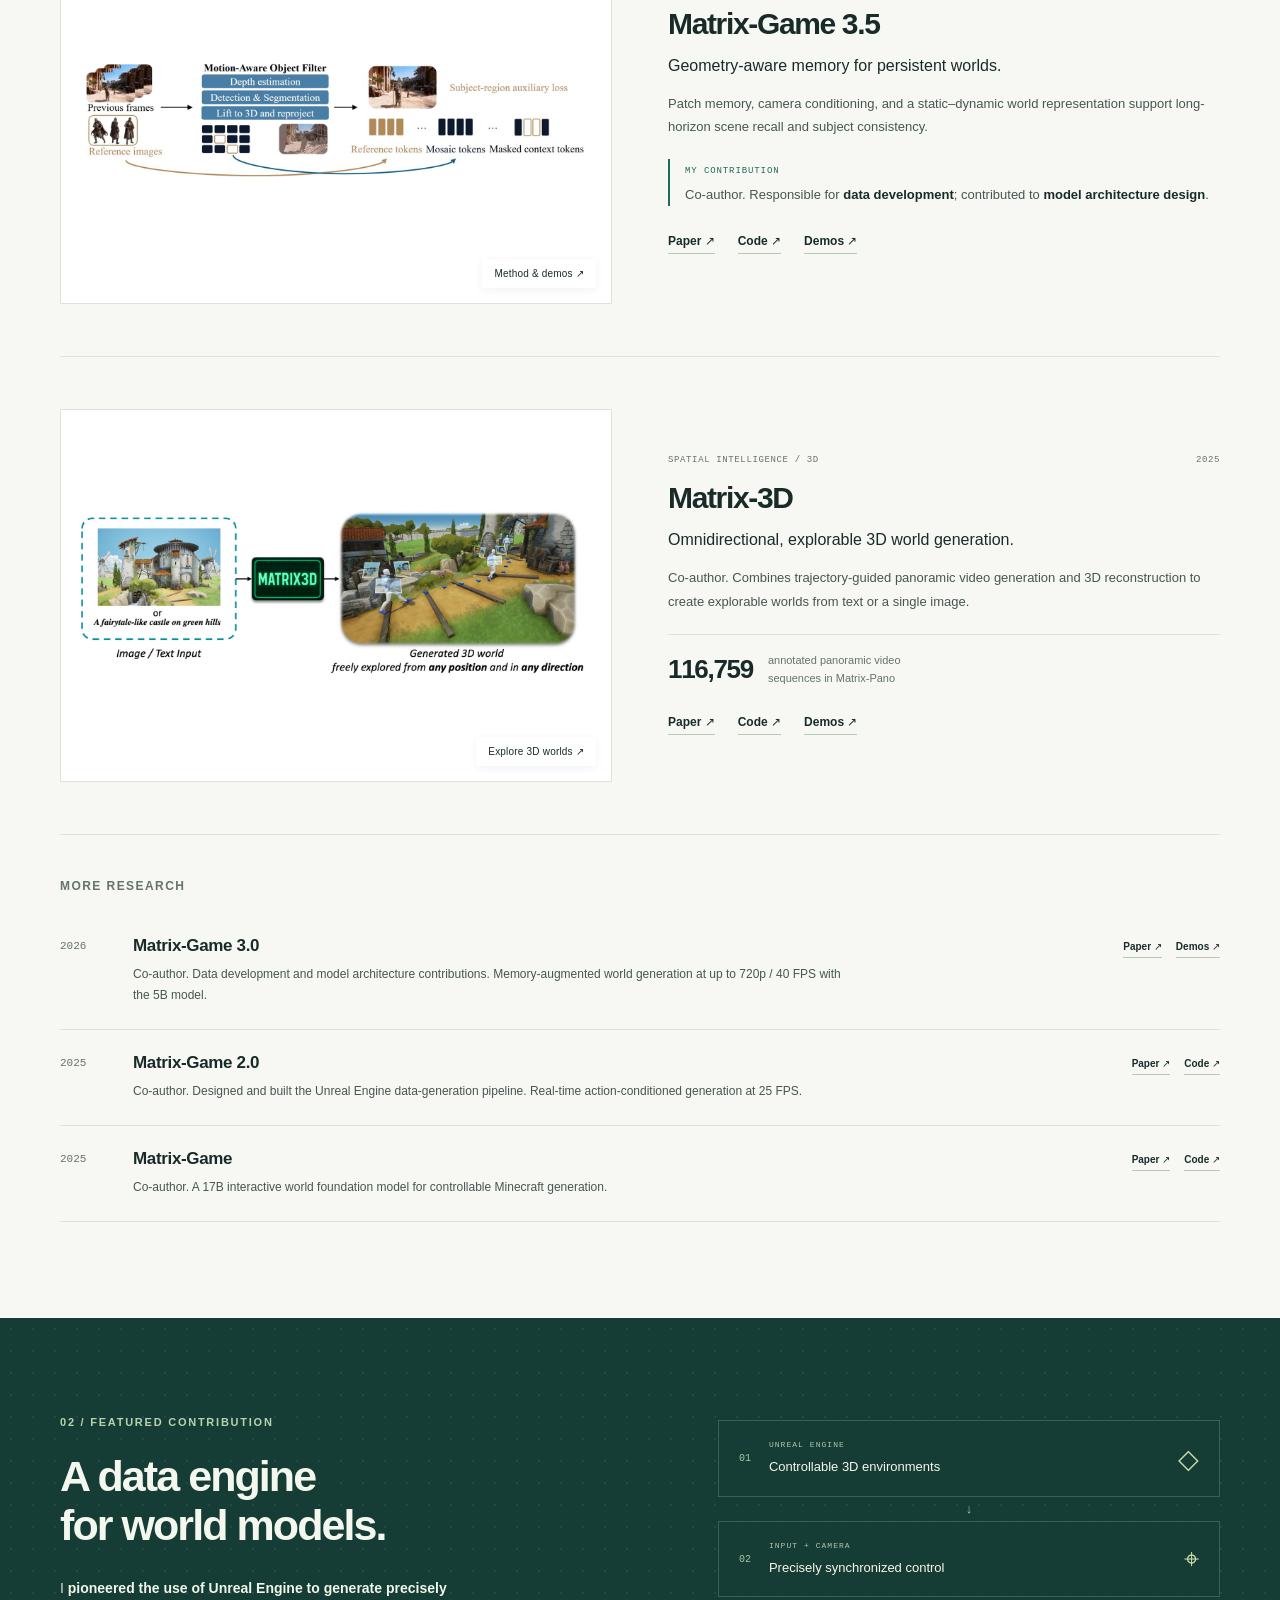
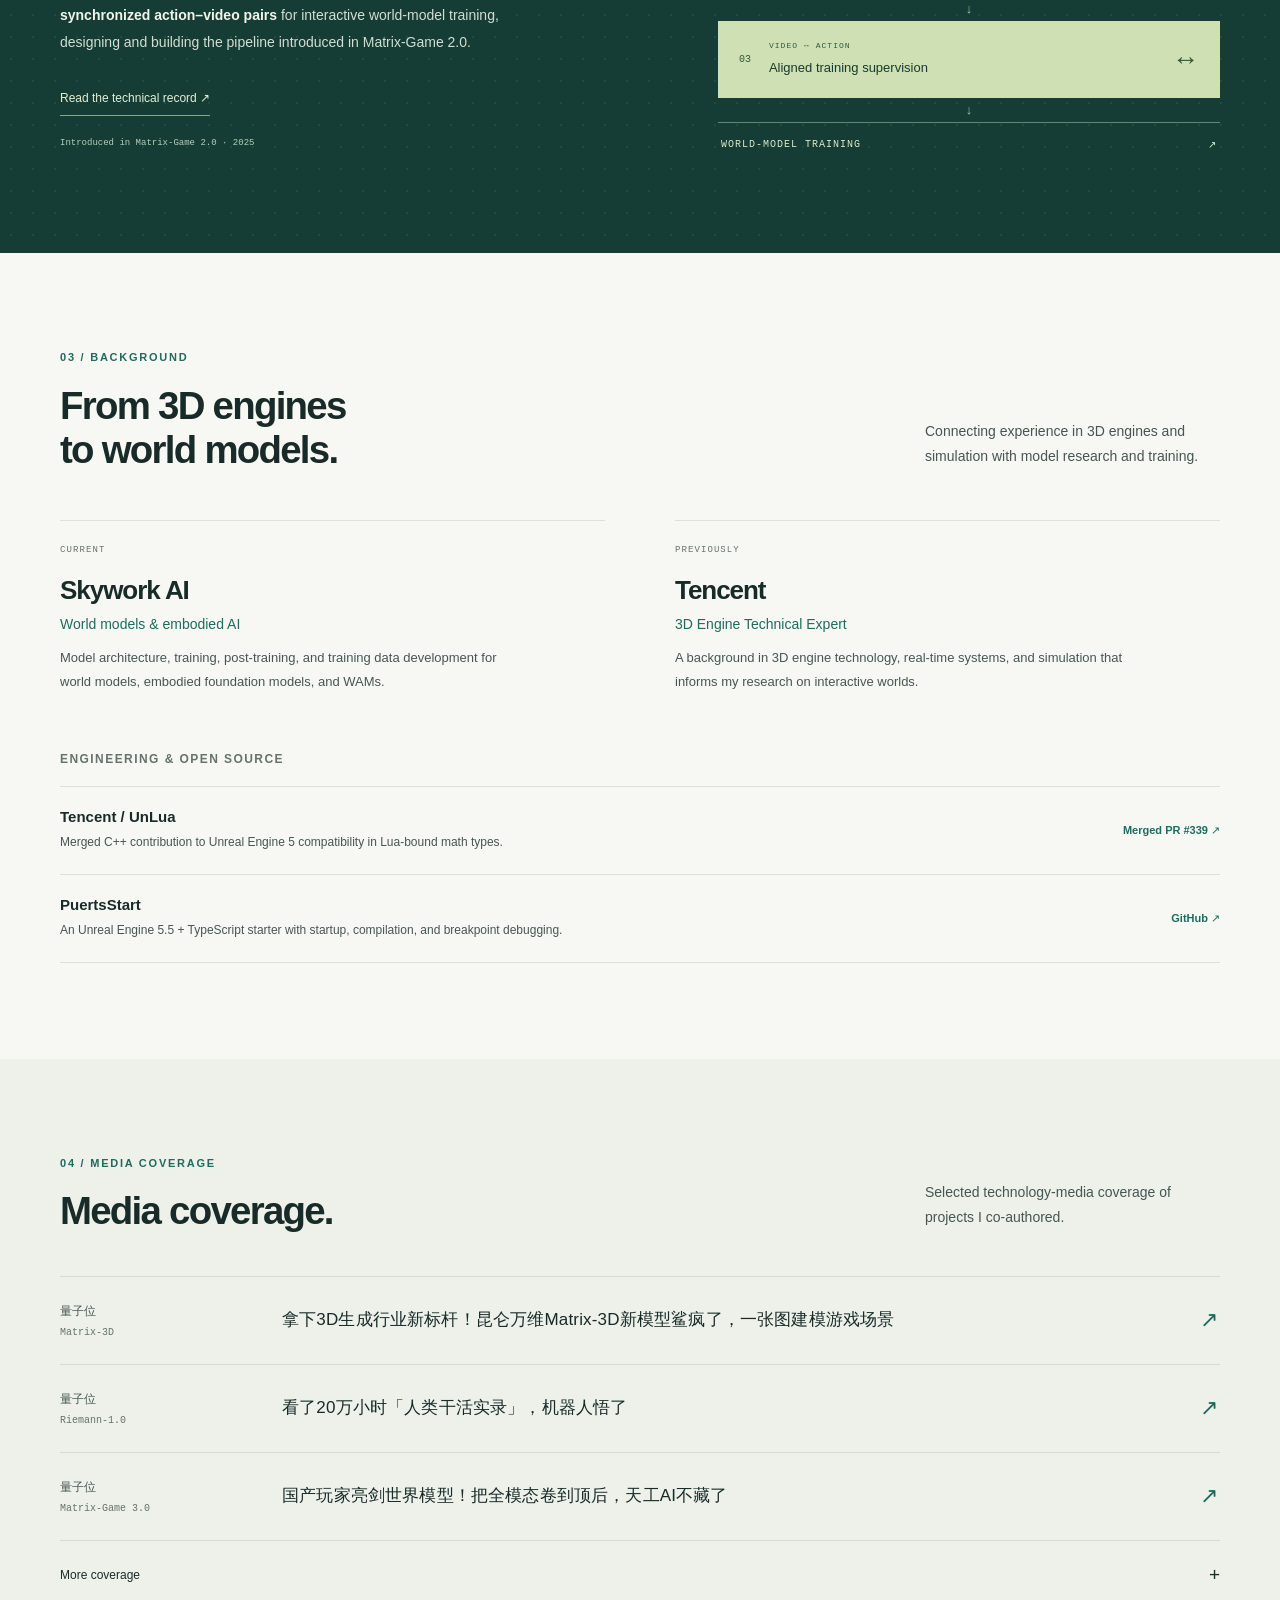
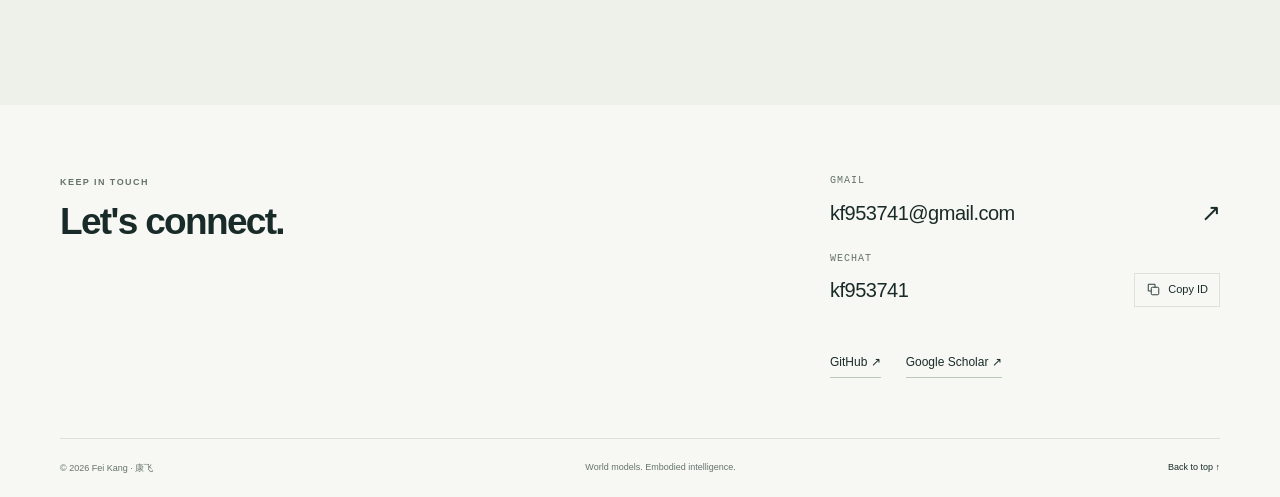
==== commit e22eac2d: "Add Gmail and WeChat contact details" ====
--- a/index.html
+++ b/index.html
@@ -89,6 +89,17 @@
       <details class="more-press"><summary><span data-i18n="moreCoverage">More coverage</span><span class="details-symbol" aria-hidden="true">+</span></summary><a class="press-item" href="https://finance.sina.com.cn/tech/it/2026-07-20/doc-iniimuyc2999043.shtml" target="_blank" rel="noopener noreferrer"><span class="press-meta">新浪科技 <span>Riemann-1.0</span></span><span class="press-title" lang="zh-CN">机器人进入世界模型时代，Riemann-1.0如何破解泛化难题？</span><span class="press-arrow" aria-hidden="true">↗</span></a><a class="press-item" href="https://www.ithome.com/0/874/688.htm" target="_blank" rel="noopener noreferrer"><span class="press-meta">IT之家 <span>Matrix-Game 2.0</span></span><span class="press-title" lang="zh-CN">AI 生成游戏，Matrix-Game 2.0、Matrix-3D 发布并开源</span><span class="press-arrow" aria-hidden="true">↗</span></a><a class="press-item" href="https://www.qbitai.com/2025/08/322418.html" target="_blank" rel="noopener noreferrer"><span class="press-meta">量子位 <span>Matrix-Game 2.0</span></span><span class="press-title" lang="zh-CN">一周六连发！昆仑万维将多模态AI卷到了新高度</span><span class="press-arrow" aria-hidden="true">↗</span></a></details>
     </div></div></section>
   </main>
-  <footer class="site-footer container"><div class="footer-top"><div><p class="eyebrow" data-i18n="connectEyebrow">KEEP IN TOUCH</p><h2 data-i18n="connectTitle">Let's connect.</h2></div><div class="footer-links"><a href="https://github.com/kf953741" target="_blank" rel="noopener noreferrer">GitHub ↗</a><a href="https://scholar.google.com/citations?user=jJwVbnAAAAAJ&hl=en" target="_blank" rel="noopener noreferrer">Google Scholar ↗</a></div></div><div class="footer-bottom"><span>© 2026 Fei Kang · 康飞</span><span data-i18n="footerNote">World models. Embodied intelligence.</span><a href="#home" data-i18n="backTop">Back to top ↑</a></div></footer>
+  <footer id="contact" class="site-footer container">
+    <div class="footer-top">
+      <div><p class="eyebrow" data-i18n="connectEyebrow">KEEP IN TOUCH</p><h2 data-i18n="connectTitle">Let's connect.</h2></div>
+      <div class="footer-contact">
+        <div class="contact-row"><span class="contact-label">Gmail</span><a class="contact-value contact-email" href="mailto:kf953741@gmail.com">kf953741@gmail.com <span aria-hidden="true">↗</span></a></div>
+        <div class="contact-row"><span class="contact-label" data-i18n="wechat">WeChat</span><div class="contact-value"><span id="wechat-id">kf953741</span><button id="copy-wechat" class="copy-wechat" type="button" aria-label="Copy WeChat ID"><svg viewBox="0 0 20 20" aria-hidden="true"><rect x="7" y="7" width="10" height="10" rx="1.5"/><path d="M12 7V3H3v9h4"/></svg><span data-i18n="copyWechat">Copy ID</span></button></div></div>
+        <p id="copy-feedback" class="contact-feedback" role="status" aria-live="polite"></p>
+        <div class="footer-links"><a href="https://github.com/kf953741" target="_blank" rel="noopener noreferrer">GitHub ↗</a><a href="https://scholar.google.com/citations?user=jJwVbnAAAAAJ&hl=en" target="_blank" rel="noopener noreferrer">Google Scholar ↗</a></div>
+      </div>
+    </div>
+    <div class="footer-bottom"><span>© 2026 Fei Kang · 康飞</span><span data-i18n="footerNote">World models. Embodied intelligence.</span><a href="#home" data-i18n="backTop">Back to top ↑</a></div>
+  </footer>
 </body>
 </html>
--- a/styles.css
+++ b/styles.css
@@ -6,3 +6,16 @@
 @media(max-width:800px){.container{width:calc(100% - 48px)}.site-header{height:72px}.header-inner{gap:14px}.brand{font-size:15px;gap:10px}.brand-cn{font-size:12px}.monogram{width:32px;height:32px}.header-actions{margin-left:auto;gap:18px}.navigation{display:none;position:absolute;top:71px;left:0;right:0;background:var(--paper);padding:17px 24px 23px;border-bottom:1px solid var(--line);margin:0;flex-direction:column;gap:2px;box-shadow:0 8px 12px #192b2907}.navigation.is-open{display:flex}.navigation>a{padding:13px 0}.navigation>a[aria-current]:after{display:none}.menu-toggle{display:block}.hero{grid-template-columns:1fr;gap:42px;padding-block:54px 68px}.hero-copy{max-width:620px}.hero h1{font-size:25px}.hero-heading{font-size:clamp(42px,6vw,54px)}.hero-description{font-size:15px;max-width:600px}.hero-history{font-size:11px}.hero-visual{margin:0 5px 0 0;max-width:620px;transform:none}.hero-visual:hover{transform:none}.section-heading{align-items:start;gap:24px;flex-direction:column;margin-bottom:32px}.section-intro{max-width:520px}.research-section{padding-top:50px}.project{gap:30px;padding-block:39px;align-items:start}.project h3{font-size:25px}.project-image{aspect-ratio:1.05}.project-diagram{aspect-ratio:1.05;padding:18px 12px}.project-meta{font-size:8px}.project-subtitle{font-size:14px}.project-description{font-size:12px}.contribution{padding-left:11px;margin-block:15px}.contribution p{font-size:12px}.project-results{gap:17px}.project-results strong{font-size:20px}.project-results small{font-size:8px}.project-links{gap:17px;margin-top:15px;font-size:11px}.engine-grid{gap:45px}.engine-section h2{font-size:32px}.engine-description{font-size:13px}.pipeline-row{padding:16px 14px;gap:12px}.pipeline-row strong{font-size:11px}.pipeline-output{font-size:9px}.experience-grid{gap:40px}.press-item{grid-template-columns:145px 1fr 16px;gap:20px}.press-title{font-size:15px}.footer-links{gap:20px;font-size:12px}}
 @media(max-width:600px){.container{width:calc(100% - 40px)}.header-actions{gap:14px}.github-link{display:none}.brand{font-size:14px}.brand-cn{font-size:11px}.hero{padding-top:42px;gap:34px}.hero .eyebrow{font-size:9px;margin-bottom:19px}.hero h1{font-size:24px;margin-bottom:24px}.hero h1>span{font-size:17px}.hero-heading{font-size:clamp(34px,9.2vw,47px);line-height:1.18;letter-spacing:-.055em;margin-bottom:20px}.hero-description{font-size:13px;line-height:1.9;margin-bottom:24px}.hero-links{gap:21px}.button{min-height:44px;font-size:11px;padding:12px 15px;gap:20px}.text-link{font-size:11px}.hero-history{font-size:9px;gap:8px;margin-top:27px}.hero-history strong{font-size:10px}.visual-topline{padding:11px 13px;font-size:8px}.hero-visual figcaption{padding:17px 14px 13px}.hero-visual figcaption strong{font-size:13px}.hero-visual figcaption div>span{font-size:10px}.visual-footnote{font-size:8px;padding:11px 14px}.section{padding-block:60px}.eyebrow{font-size:9px;margin-bottom:14px}h2{font-size:31px}.section-intro{font-size:12px;line-height:1.8}.research-section{padding-top:40px}.research-toolbar{align-items:flex-start;padding-bottom:17px}.filters{gap:5px;max-width:290px}.filter{font-size:10px;padding:8px 10px;min-height:34px}.research-count{font-size:9px;padding-top:11px}.project{grid-template-columns:1fr;gap:24px;padding-block:32px}.project-image{aspect-ratio:1.55}.project-diagram{aspect-ratio:1.55;padding:24px 16px}.project h3{font-size:27px}.project-meta{font-size:9px;margin-bottom:12px}.project-subtitle{font-size:15px}.project-description{font-size:13px}.contribution{margin-block:20px;padding-left:14px}.contribution p{font-size:13px}.project-results{gap:35px}.project-results strong{font-size:24px}.project-results small{font-size:9px}.project-links{font-size:12px;gap:22px;margin-top:21px}.dataset-note strong{font-size:27px}.more-research{padding-top:32px}.small-heading{font-size:10px}.paper-row{grid-template-columns:35px 1fr;column-gap:13px;row-gap:13px;padding-block:22px}.paper-year{font-size:10px}.paper-row h4{font-size:16px}.paper-row p{font-size:12px}.paper-links{grid-column:2;justify-content:flex-start;font-size:11px}.engine-grid{grid-template-columns:1fr;gap:36px}.engine-section h2{font-size:36px}.engine-description{font-size:13px}.engine-paper{font-size:12px}.engine-date{font-size:9px}.pipeline-row{padding:18px;gap:16px}.pipeline-row strong{font-size:13px}.pipeline-output{font-size:10px}.experience-grid{grid-template-columns:1fr;gap:32px;margin-top:32px}.experience h3{font-size:25px}.experience-title{font-size:13px}.experience>p:last-child{font-size:12px}.experience-time{font-size:9px;margin-bottom:15px}.open-source{margin-top:40px}.engineering-row{align-items:flex-start;gap:15px;flex-direction:column}.engineering-row strong{font-size:14px}.engineering-row>span:first-child>span{font-size:12px}.row-end{font-size:10px}.press-item{grid-template-columns:1fr 18px;gap:12px;padding-block:24px}.press-meta{flex-direction:row;align-items:center;gap:12px;font-size:10px;grid-column:1}.press-meta>span{font-size:9px}.press-title{grid-row:2;grid-column:1;font-size:15px;line-height:1.8}.press-arrow{grid-row:2;grid-column:2;font-size:21px}.more-press>summary{font-size:11px}.footer-top{align-items:flex-start;flex-direction:column;gap:26px;padding-bottom:38px}.site-footer{padding-top:50px}.footer-top h2{font-size:32px}.footer-links{gap:25px;font-size:12px}.footer-bottom{font-size:9px;flex-wrap:wrap;column-gap:16px;row-gap:15px;line-height:1.5}.footer-bottom>span:nth-child(2){display:none}.footer-bottom>a{margin-left:auto}html[lang="zh-CN"] .hero-heading{font-size:39px;line-height:1.45}}
 @media(prefers-reduced-motion:reduce){:root{scroll-behavior:auto}*,*:before,*:after{transition:none!important;animation:none!important}.hero-visual{transform:none}}
+.footer-top{align-items:flex-start}
+.footer-contact{width:min(100%,390px)}
+.contact-row{display:flex;flex-direction:column;gap:9px;margin-bottom:22px}
+.contact-label{font-family:ui-monospace,SFMono-Regular,Consolas,monospace;font-size:10px;letter-spacing:.1em;text-transform:uppercase;color:var(--muted)}
+.contact-value{display:flex;align-items:center;justify-content:space-between;gap:22px;font-size:20px;font-weight:500;letter-spacing:-.025em;line-height:1.5}
+.contact-email:hover{color:var(--accent)}
+.contact-email>span{font-size:24px}
+.copy-wechat{display:inline-flex;align-items:center;gap:7px;min-height:34px;padding:7px 11px;background:transparent;border:1px solid var(--line);font-size:11px;font-weight:400;letter-spacing:0;white-space:nowrap}
+.copy-wechat:hover{background:var(--mint)}
+.copy-wechat svg{width:15px;height:15px;fill:none;stroke:currentColor;stroke-width:1.2}
+.contact-feedback{min-height:18px;margin:-8px 0 16px;font-size:11px;color:var(--accent);line-height:1.6}
+.footer-contact .footer-links{font-size:12px;gap:25px}
+@media(max-width:600px){.footer-contact{width:100%}.contact-value{font-size:19px}.contact-row{margin-bottom:20px}.footer-contact .footer-links{font-size:12px}}
